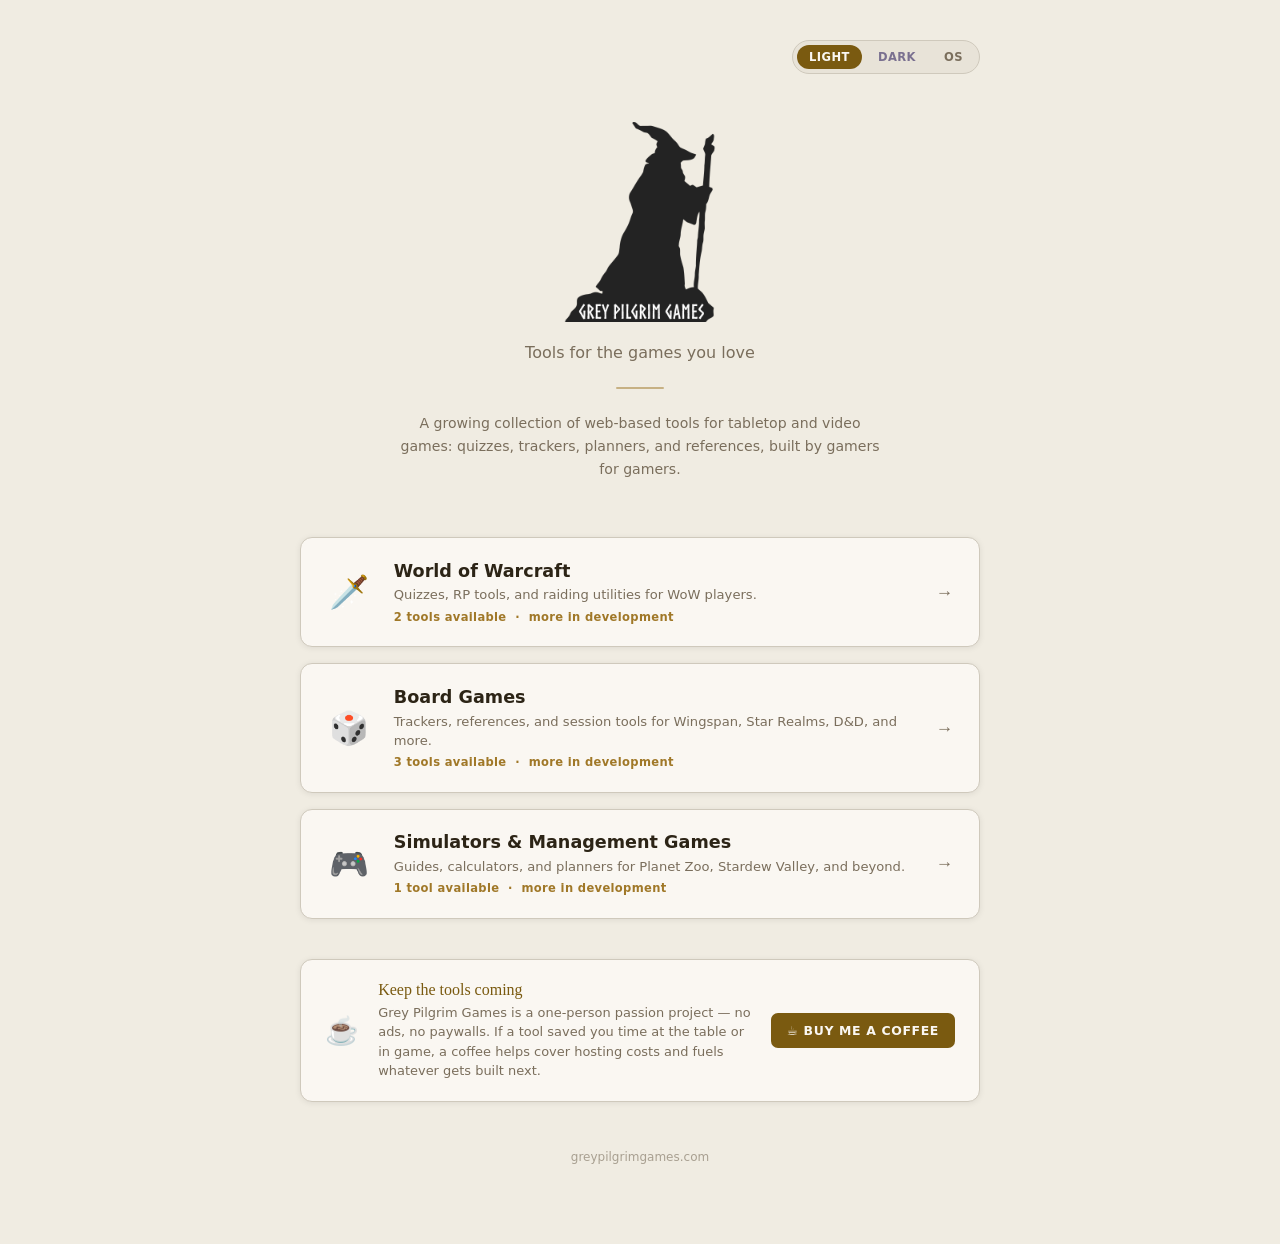
==== index.html @ c7ae7e20 "Add help modals, Ko-fi support, Star Realms nav/starfield, and class colors quiz polish - Add first-" ====
<!DOCTYPE html>
<html lang="en" data-theme="light">
<head>
  <meta charset="UTF-8">
  <meta name="viewport" content="width=device-width, initial-scale=1.0">
  <title>Grey Pilgrim Games</title>
  <style>
    *, *::before, *::after { box-sizing: border-box; margin: 0; padding: 0; }

    :root,
    [data-theme="light"] {
      --bg:           #f0ece2;
      --surface:      #faf7f2;
      --surface2:     #e8e3d8;
      --border:       #cfc9bc;
      --text:         #2c2416;
      --text-muted:   #7a6e5c;
      --gold:         #7a5a10;
      --gold-dim:     #a07828;
      --shadow:       rgba(0,0,0,0.08);
      --radius: 8px;
      --font: 'Georgia', serif;
      --font-ui: system-ui, sans-serif;
    }

    [data-theme="dark"] {
      --bg:           #0e0e12;
      --surface:      #1a1a24;
      --surface2:     #23232f;
      --border:       #33334a;
      --text:         #d4c4a8;
      --text-muted:   #7a7090;
      --gold:         #c8a84b;
      --gold-dim:     #8a7232;
      --shadow:       rgba(0,0,0,0.5);
    }

    @media (prefers-color-scheme: dark) {
      [data-theme="os"] {
        --bg:           #0e0e12;
        --surface:      #1a1a24;
        --surface2:     #23232f;
        --border:       #33334a;
        --text:         #d4c4a8;
        --text-muted:   #7a7090;
        --gold:         #c8a84b;
        --gold-dim:     #8a7232;
        --shadow:       rgba(0,0,0,0.5);
      }
    }
    @media (prefers-color-scheme: light) {
      [data-theme="os"] {
        --bg:           #f0ece2;
        --surface:      #faf7f2;
        --surface2:     #e8e3d8;
        --border:       #cfc9bc;
        --text:         #2c2416;
        --text-muted:   #7a6e5c;
        --gold:         #7a5a10;
        --gold-dim:     #a07828;
        --shadow:       rgba(0,0,0,0.08);
      }
    }

    body {
      background: var(--bg);
      color: var(--text);
      font-family: var(--font);
      min-height: 100vh;
      display: flex;
      flex-direction: column;
      align-items: center;
      padding: 2.5rem 1rem 5rem;
      transition: background 0.2s, color 0.2s;
    }

    /* ── Top bar ── */
    #top-bar {
      width: 100%;
      max-width: 680px;
      display: flex;
      justify-content: flex-end;
      margin-bottom: 3rem;
    }

    #theme-bar {
      display: inline-flex;
      gap: 0.25rem;
      background: var(--surface2);
      border: 1px solid var(--border);
      border-radius: 20px;
      padding: 0.25rem;
    }

    #theme-bar button {
      font-family: var(--font-ui);
      font-size: 0.72rem;
      font-weight: 600;
      letter-spacing: 0.04em;
      text-transform: uppercase;
      background: transparent;
      color: var(--text-muted);
      border: none;
      border-radius: 16px;
      padding: 0.3rem 0.75rem;
      cursor: pointer;
      transition: background 0.15s, color 0.15s;
    }

    #theme-bar button.active { background: var(--gold); color: var(--surface); }

    /* ── Hero ── */
    #hero {
      text-align: center;
      margin-bottom: 3.5rem;
      width: 100%;
      max-width: 680px;
    }

    #hero h1 {
      position: absolute;
      width: 1px;
      height: 1px;
      overflow: hidden;
      clip: rect(0,0,0,0);
      white-space: nowrap;
    }

    #hero-logo {
      height: 200px;
      width: auto;
      display: block;
      margin: 0 auto;
    }

    [data-theme="dark"] #hero-logo { filter: invert(1); }

    @media (prefers-color-scheme: dark) {
      [data-theme="os"] #hero-logo { filter: invert(1); }
    }

    #hero .tagline {
      font-family: var(--font-ui);
      font-size: 1rem;
      color: var(--text-muted);
      margin-top: 1.2rem;
      line-height: 1.5;
    }

    #hero .divider {
      width: 48px;
      height: 2px;
      background: var(--gold-dim);
      margin: 1.4rem auto;
      border-radius: 1px;
      opacity: 0.5;
    }

    #hero .about {
      font-family: var(--font-ui);
      font-size: 0.88rem;
      color: var(--text-muted);
      max-width: 480px;
      margin: 0 auto;
      line-height: 1.65;
    }

    /* ── Category cards ── */
    #categories {
      width: 100%;
      max-width: 680px;
      display: flex;
      flex-direction: column;
      gap: 1rem;
    }

    .cat-card {
      background: var(--surface);
      border: 1px solid var(--border);
      border-radius: 12px;
      padding: 1.4rem 1.6rem;
      display: flex;
      align-items: center;
      gap: 1.4rem;
      box-shadow: 0 1px 6px var(--shadow);
      text-decoration: none;
      color: inherit;
      transition: border-color 0.15s, box-shadow 0.15s, transform 0.12s;
    }

    .cat-card:hover {
      border-color: var(--gold-dim);
      box-shadow: 0 4px 16px var(--shadow);
      transform: translateY(-1px);
    }

    .cat-icon {
      font-size: 2rem;
      flex-shrink: 0;
      width: 2.8rem;
      text-align: center;
    }

    .cat-body { flex: 1; }

    .cat-title {
      font-family: var(--font-ui);
      font-size: 1.1rem;
      font-weight: 700;
      color: var(--text);
      margin-bottom: 0.3rem;
    }

    .cat-desc {
      font-family: var(--font-ui);
      font-size: 0.82rem;
      color: var(--text-muted);
      line-height: 1.45;
    }

    .cat-meta {
      font-family: var(--font-ui);
      font-size: 0.72rem;
      color: var(--gold-dim);
      margin-top: 0.35rem;
      font-weight: 600;
      letter-spacing: 0.03em;
    }

    .cat-arrow {
      font-size: 1.1rem;
      color: var(--text-muted);
      flex-shrink: 0;
    }

    /* ── Ko-fi support card ── */
    .support-wrap {
      width: 100%;
      max-width: 680px;
      margin-top: 2.5rem;
    }
    .support-card {
      background: var(--surface);
      border: 1px solid var(--border);
      border-radius: 12px;
      padding: 1.3rem 1.5rem;
      display: flex;
      align-items: center;
      gap: 1.2rem;
      box-shadow: 0 1px 6px var(--shadow);
    }
    .support-icon { font-size: 1.7rem; flex-shrink: 0; }
    .support-body { flex: 1; }
    .support-title {
      font-family: var(--font);
      font-size: 1rem;
      color: var(--gold);
      margin-bottom: 0.25rem;
    }
    .support-text {
      font-family: var(--font-ui);
      font-size: 0.81rem;
      color: var(--text-muted);
      line-height: 1.5;
    }
    .support-btn {
      flex-shrink: 0;
      display: inline-block;
      background: var(--gold);
      color: var(--surface);
      font-family: var(--font-ui);
      font-size: 0.78rem;
      font-weight: 700;
      letter-spacing: 0.05em;
      text-transform: uppercase;
      text-decoration: none;
      border-radius: 7px;
      padding: 0.6rem 1rem;
      white-space: nowrap;
      transition: opacity 0.15s;
    }
    .support-btn:hover { opacity: 0.82; }
    @media (max-width: 520px) {
      .support-card { flex-wrap: wrap; }
      .support-btn  { width: 100%; text-align: center; }
    }

    /* ── Footer ── */
    footer {
      margin-top: 3rem;
      font-family: var(--font-ui);
      font-size: 0.75rem;
      color: var(--text-muted);
      opacity: 0.6;
      text-align: center;
    }
  </style>
</head>
<body>

<div id="top-bar">
  <div id="theme-bar">
    <button data-theme="light" class="active">Light</button>
    <button data-theme="dark">Dark</button>
    <button data-theme="os">OS</button>
  </div>
</div>

<div id="hero">
  <h1>Grey Pilgrim Games</h1>
  <img id="hero-logo" src="/assets/img/grey-pilgrim-games-nobg-1000px.png" alt="Grey Pilgrim Games">
  <p class="tagline">Tools for the games you love</p>
  <div class="divider"></div>
  <p class="about">A growing collection of web-based tools for tabletop and video games: quizzes, trackers, planners, and references, built by gamers for gamers.</p>
</div>

<div id="categories">

  <a class="cat-card" href="/wow/">
    <div class="cat-icon">🗡️</div>
    <div class="cat-body">
      <div class="cat-title">World of Warcraft</div>
      <div class="cat-desc">Quizzes, RP tools, and raiding utilities for WoW players.</div>
      <div class="cat-meta">2 tools available &nbsp;·&nbsp; more in development</div>
    </div>
    <div class="cat-arrow">→</div>
  </a>

  <a class="cat-card" href="/boardgames/">
    <div class="cat-icon">🎲</div>
    <div class="cat-body">
      <div class="cat-title">Board Games</div>
      <div class="cat-desc">Trackers, references, and session tools for Wingspan, Star Realms, D&amp;D, and more.</div>
      <div class="cat-meta">3 tools available &nbsp;·&nbsp; more in development</div>
    </div>
    <div class="cat-arrow">→</div>
  </a>

  <a class="cat-card" href="/simulators/">
    <div class="cat-icon">🎮</div>
    <div class="cat-body">
      <div class="cat-title">Simulators &amp; Management Games</div>
      <div class="cat-desc">Guides, calculators, and planners for Planet Zoo, Stardew Valley, and beyond.</div>
      <div class="cat-meta">1 tool available &nbsp;·&nbsp; more in development</div>
    </div>
    <div class="cat-arrow">→</div>
  </a>

</div>

<div class="support-wrap">
  <div class="support-card">
    <div class="support-icon">☕</div>
    <div class="support-body">
      <div class="support-title">Keep the tools coming</div>
      <p class="support-text">Grey Pilgrim Games is a one-person passion project — no ads, no paywalls. If a tool saved you time at the table or in game, a coffee helps cover hosting costs and fuels whatever gets built next.</p>
    </div>
    <a class="support-btn" href="https://ko-fi.com/radagastirl" target="_blank" rel="noopener">☕ Buy me a coffee</a>
  </div>
</div>

<footer>greypilgrimgames.com</footer>

<script>
  const themeButtons = document.querySelectorAll('#theme-bar button');

  function setTheme(theme) {
    document.documentElement.dataset.theme = theme;
    localStorage.setItem('gpg-wow-theme', theme);
    themeButtons.forEach(b => b.classList.toggle('active', b.dataset.theme === theme));
  }

  themeButtons.forEach(btn => btn.addEventListener('click', () => setTheme(btn.dataset.theme)));
  setTheme(localStorage.getItem('gpg-wow-theme') || 'light');
</script>
</body>
</html>
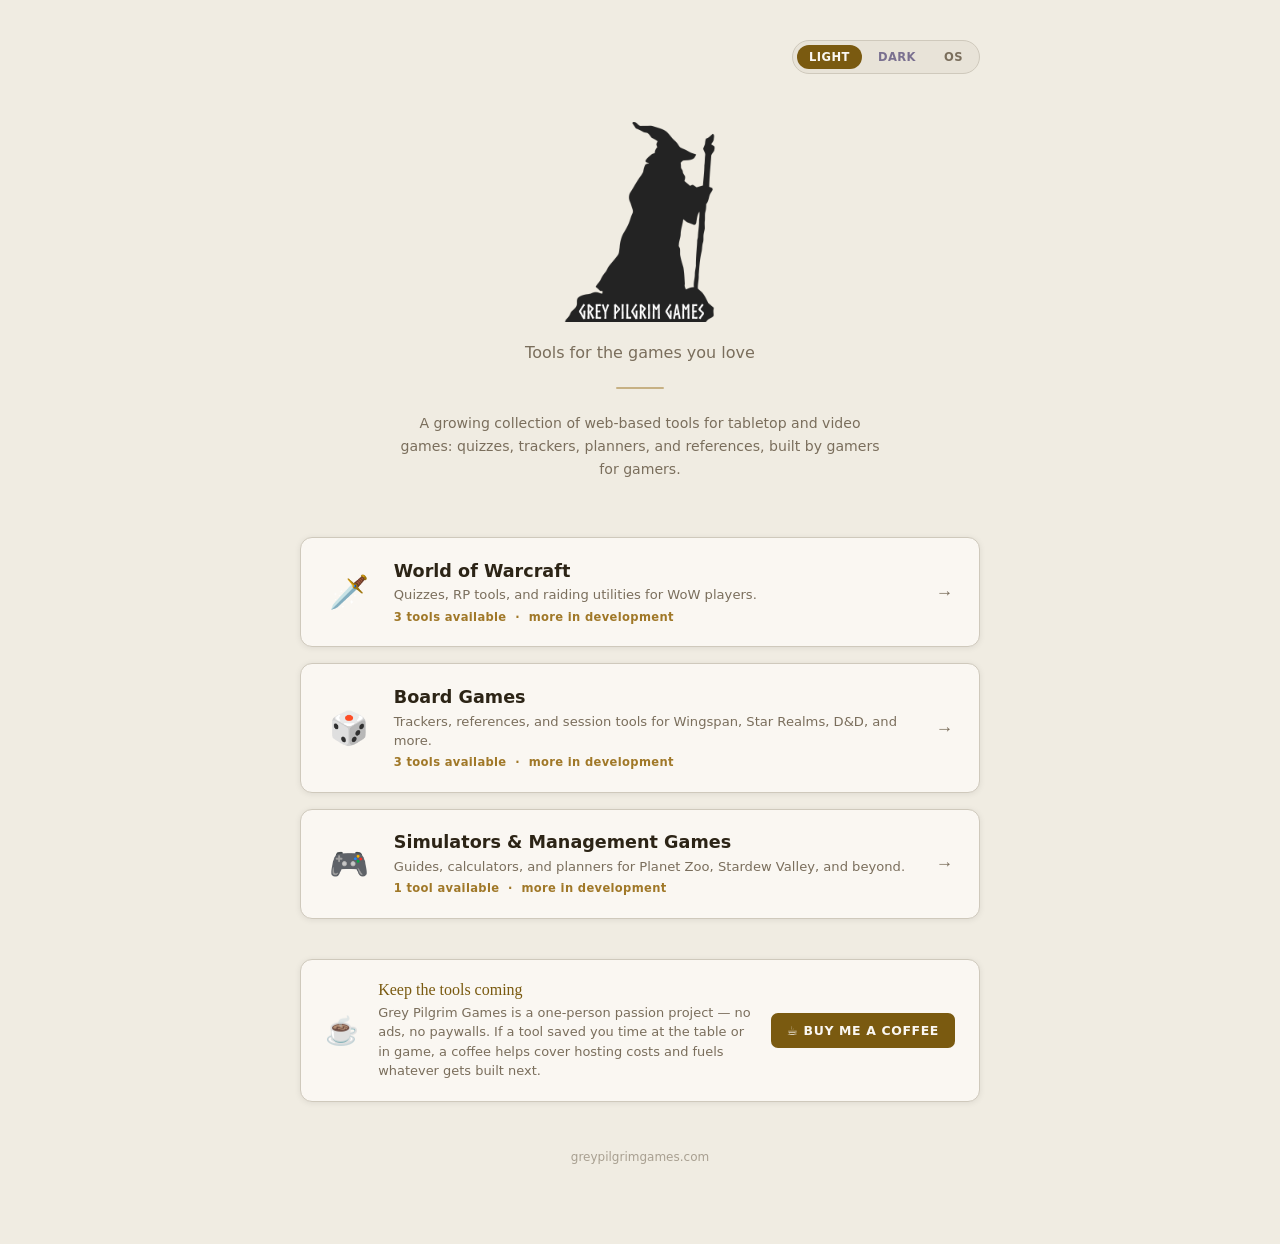
==== commit 582a60f4: "Add TotalRP3 Profile Builder app and update site navigation New WoW tool: WYSIWYG TRP3 profile edito" ====
--- a/index.html
+++ b/index.html
@@ -321,7 +321,7 @@
     <div class="cat-body">
       <div class="cat-title">World of Warcraft</div>
       <div class="cat-desc">Quizzes, RP tools, and raiding utilities for WoW players.</div>
-      <div class="cat-meta">2 tools available &nbsp;·&nbsp; more in development</div>
+      <div class="cat-meta">3 tools available &nbsp;·&nbsp; more in development</div>
     </div>
     <div class="cat-arrow">→</div>
   </a>
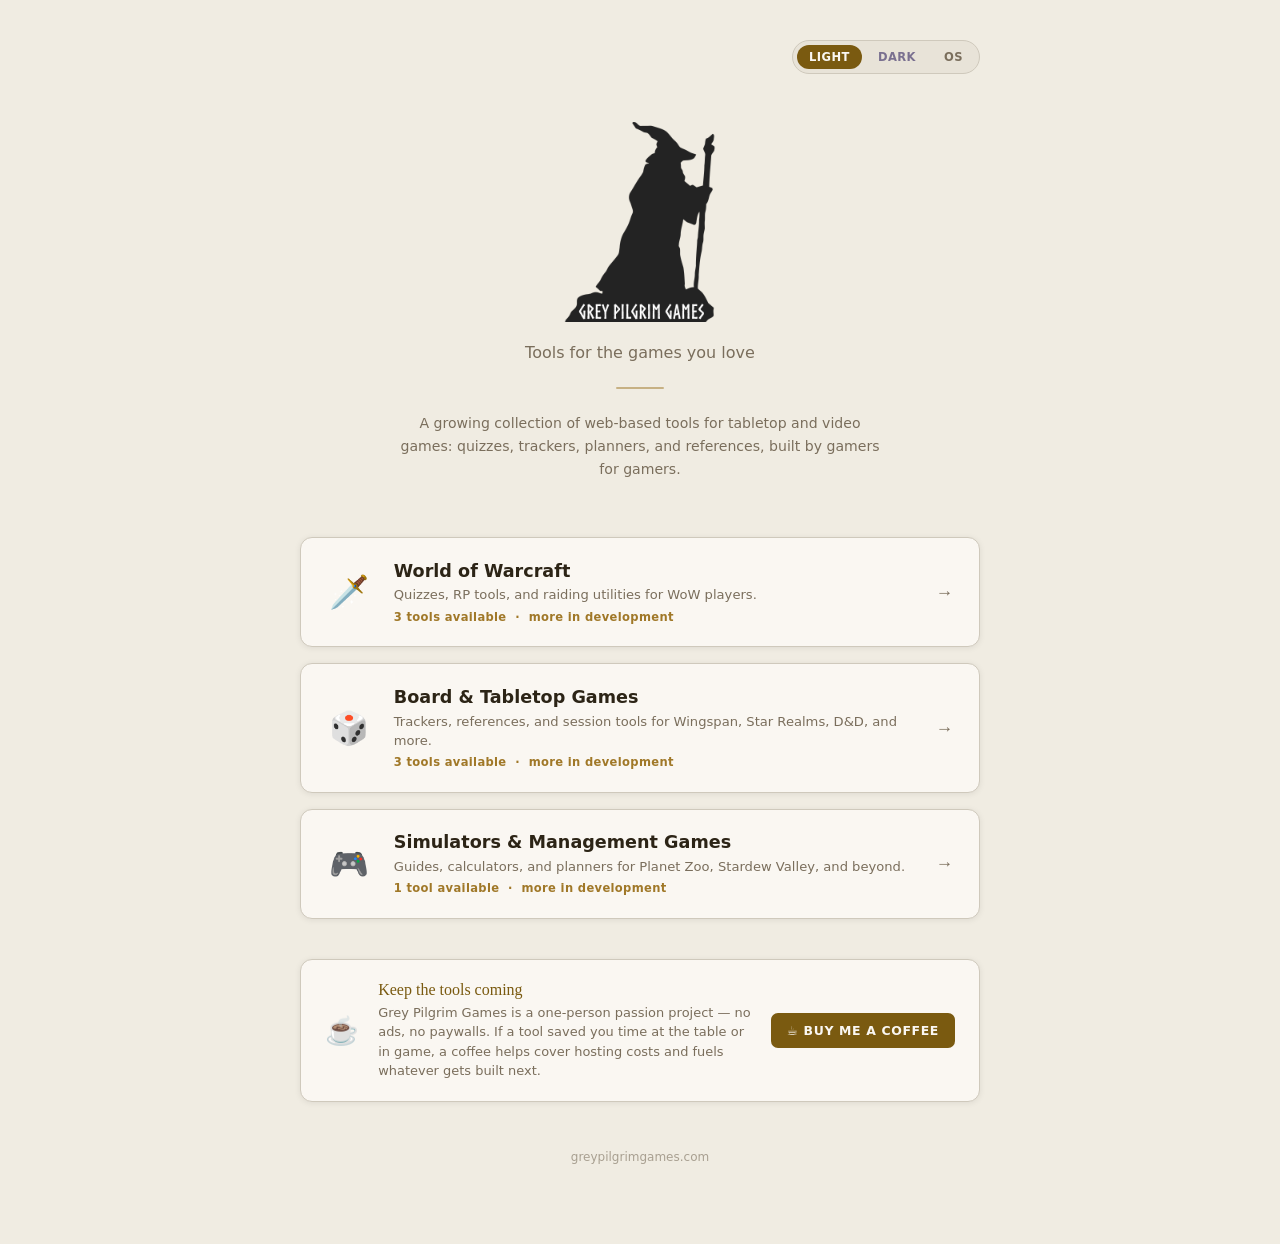
==== commit 8e5ff89c: "Rename Board Games to Board & Tabletop Games Updated landing page card title, boardgames section pag" ====
--- a/index.html
+++ b/index.html
@@ -4,63 +4,9 @@
   <meta charset="UTF-8">
   <meta name="viewport" content="width=device-width, initial-scale=1.0">
   <title>Grey Pilgrim Games</title>
+    <link rel="stylesheet" href="/assets/css/theme.css">
   <style>
     *, *::before, *::after { box-sizing: border-box; margin: 0; padding: 0; }
-
-    :root,
-    [data-theme="light"] {
-      --bg:           #f0ece2;
-      --surface:      #faf7f2;
-      --surface2:     #e8e3d8;
-      --border:       #cfc9bc;
-      --text:         #2c2416;
-      --text-muted:   #7a6e5c;
-      --gold:         #7a5a10;
-      --gold-dim:     #a07828;
-      --shadow:       rgba(0,0,0,0.08);
-      --radius: 8px;
-      --font: 'Georgia', serif;
-      --font-ui: system-ui, sans-serif;
-    }
-
-    [data-theme="dark"] {
-      --bg:           #0e0e12;
-      --surface:      #1a1a24;
-      --surface2:     #23232f;
-      --border:       #33334a;
-      --text:         #d4c4a8;
-      --text-muted:   #7a7090;
-      --gold:         #c8a84b;
-      --gold-dim:     #8a7232;
-      --shadow:       rgba(0,0,0,0.5);
-    }
-
-    @media (prefers-color-scheme: dark) {
-      [data-theme="os"] {
-        --bg:           #0e0e12;
-        --surface:      #1a1a24;
-        --surface2:     #23232f;
-        --border:       #33334a;
-        --text:         #d4c4a8;
-        --text-muted:   #7a7090;
-        --gold:         #c8a84b;
-        --gold-dim:     #8a7232;
-        --shadow:       rgba(0,0,0,0.5);
-      }
-    }
-    @media (prefers-color-scheme: light) {
-      [data-theme="os"] {
-        --bg:           #f0ece2;
-        --surface:      #faf7f2;
-        --surface2:     #e8e3d8;
-        --border:       #cfc9bc;
-        --text:         #2c2416;
-        --text-muted:   #7a6e5c;
-        --gold:         #7a5a10;
-        --gold-dim:     #a07828;
-        --shadow:       rgba(0,0,0,0.08);
-      }
-    }
 
     body {
       background: var(--bg);
@@ -295,6 +241,10 @@
       text-align: center;
     }
   </style>
+  <link rel="icon" type="image/x-icon"       href="/favicon.ico">
+  <link rel="icon" type="image/png" sizes="32x32" href="/assets/icons/favicon-32x32.png">
+  <link rel="icon" type="image/png" sizes="16x16" href="/assets/icons/favicon-16x16.png">
+  <link rel="apple-touch-icon" sizes="180x180"    href="/assets/icons/apple-touch-icon.png">
 </head>
 <body>
 
@@ -329,7 +279,7 @@
   <a class="cat-card" href="/boardgames/">
     <div class="cat-icon">🎲</div>
     <div class="cat-body">
-      <div class="cat-title">Board Games</div>
+      <div class="cat-title">Board &amp; Tabletop Games</div>
       <div class="cat-desc">Trackers, references, and session tools for Wingspan, Star Realms, D&amp;D, and more.</div>
       <div class="cat-meta">3 tools available &nbsp;·&nbsp; more in development</div>
     </div>
@@ -361,17 +311,6 @@
 
 <footer>greypilgrimgames.com</footer>
 
-<script>
-  const themeButtons = document.querySelectorAll('#theme-bar button');
-
-  function setTheme(theme) {
-    document.documentElement.dataset.theme = theme;
-    localStorage.setItem('gpg-wow-theme', theme);
-    themeButtons.forEach(b => b.classList.toggle('active', b.dataset.theme === theme));
-  }
-
-  themeButtons.forEach(btn => btn.addEventListener('click', () => setTheme(btn.dataset.theme)));
-  setTheme(localStorage.getItem('gpg-wow-theme') || 'light');
-</script>
+  <script src="/assets/js/theme.js" defer></script>
 </body>
 </html>
--- a/assets/css/theme.css
+++ b/assets/css/theme.css
@@ -0,0 +1,102 @@
+/*
+ * theme.css — Grey Pilgrim Games shared design tokens
+ *
+ * Provides:
+ *  • CSS reset
+ *  • Standard parchment palette (light / dark / OS-preference)
+ *  • #theme-bar toggle component
+ *
+ * Pages with a custom palette (dice roller, Star Realms, etc.) still link
+ * this file for the reset and component styles, then override :root in their
+ * own <style> block — later declarations win at equal specificity.
+ */
+
+/* ── Reset ── */
+*, *::before, *::after { box-sizing: border-box; margin: 0; padding: 0; }
+
+/* ── Standard parchment palette ── */
+:root,
+[data-theme="light"] {
+  --bg:         #f0ece2;
+  --surface:    #faf7f2;
+  --surface2:   #e8e3d8;
+  --border:     #cfc9bc;
+  --text:       #2c2416;
+  --text-muted: #7a6e5c;
+  --gold:       #7a5a10;
+  --gold-dim:   #a07828;
+  --shadow:     rgba(0, 0, 0, 0.08);
+  --radius:     8px;
+  --font:       'Georgia', serif;
+  --font-ui:    system-ui, sans-serif;
+}
+
+[data-theme="dark"] {
+  --bg:         #0e0e12;
+  --surface:    #1a1a24;
+  --surface2:   #23232f;
+  --border:     #33334a;
+  --text:       #d4c4a8;
+  --text-muted: #7a7090;
+  --gold:       #c8a84b;
+  --gold-dim:   #8a7232;
+  --shadow:     rgba(0, 0, 0, 0.5);
+}
+
+@media (prefers-color-scheme: dark) {
+  [data-theme="os"] {
+    --bg:         #0e0e12;
+    --surface:    #1a1a24;
+    --surface2:   #23232f;
+    --border:     #33334a;
+    --text:       #d4c4a8;
+    --text-muted: #7a7090;
+    --gold:       #c8a84b;
+    --gold-dim:   #8a7232;
+    --shadow:     rgba(0, 0, 0, 0.5);
+  }
+}
+
+@media (prefers-color-scheme: light) {
+  [data-theme="os"] {
+    --bg:         #f0ece2;
+    --surface:    #faf7f2;
+    --surface2:   #e8e3d8;
+    --border:     #cfc9bc;
+    --text:       #2c2416;
+    --text-muted: #7a6e5c;
+    --gold:       #7a5a10;
+    --gold-dim:   #a07828;
+    --shadow:     rgba(0, 0, 0, 0.08);
+  }
+}
+
+/* ── Theme-bar toggle component ── */
+#theme-bar {
+  display: inline-flex;
+  gap: 0.25rem;
+  background: var(--surface2);
+  border: 1px solid var(--border);
+  border-radius: 20px;
+  padding: 0.25rem;
+}
+
+#theme-bar button {
+  font-family: var(--font-ui);
+  font-size: 0.72rem;
+  font-weight: 600;
+  letter-spacing: 0.04em;
+  text-transform: uppercase;
+  background: transparent;
+  color: var(--text-muted);
+  border: none;
+  border-radius: 16px;
+  padding: 0.3rem 0.75rem;
+  cursor: pointer;
+  transition: background 0.15s, color 0.15s;
+}
+
+#theme-bar button.active {
+  background: var(--gold);
+  color: var(--surface);
+}
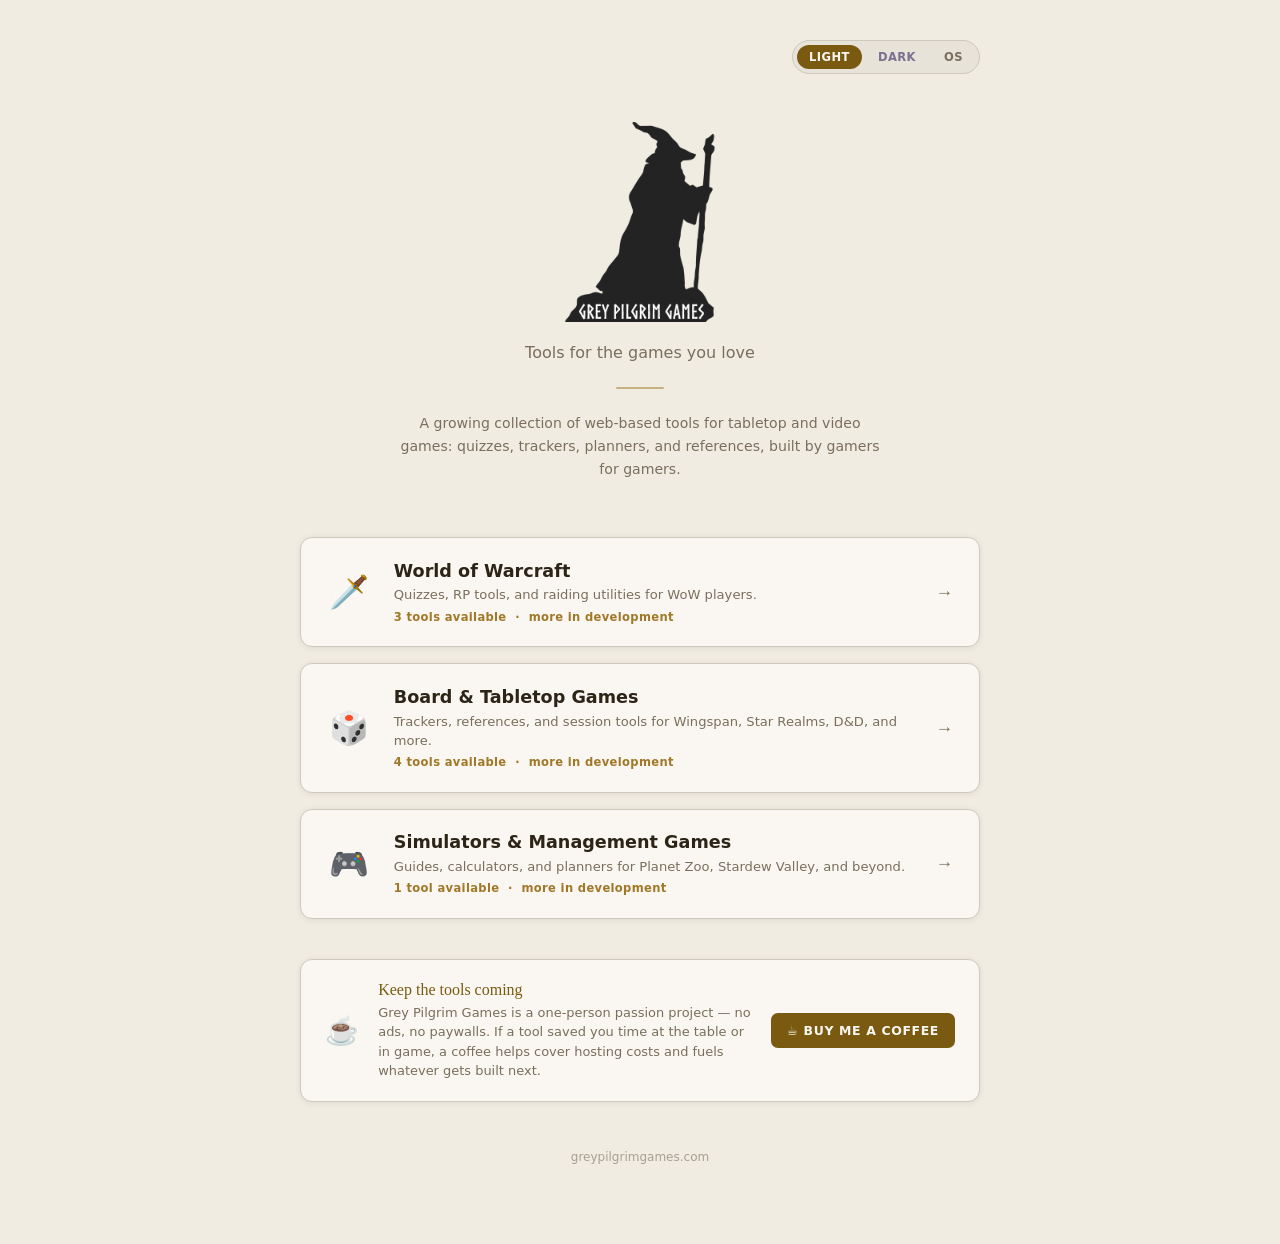
==== commit 5c84b693: "Add D&D 2024 5e character sheet tool Full builder + live tracker with auto-calculated modifiers, sav" ====
--- a/index.html
+++ b/index.html
@@ -281,7 +281,7 @@
     <div class="cat-body">
       <div class="cat-title">Board &amp; Tabletop Games</div>
       <div class="cat-desc">Trackers, references, and session tools for Wingspan, Star Realms, D&amp;D, and more.</div>
-      <div class="cat-meta">3 tools available &nbsp;·&nbsp; more in development</div>
+      <div class="cat-meta">4 tools available &nbsp;·&nbsp; more in development</div>
     </div>
     <div class="cat-arrow">→</div>
   </a>
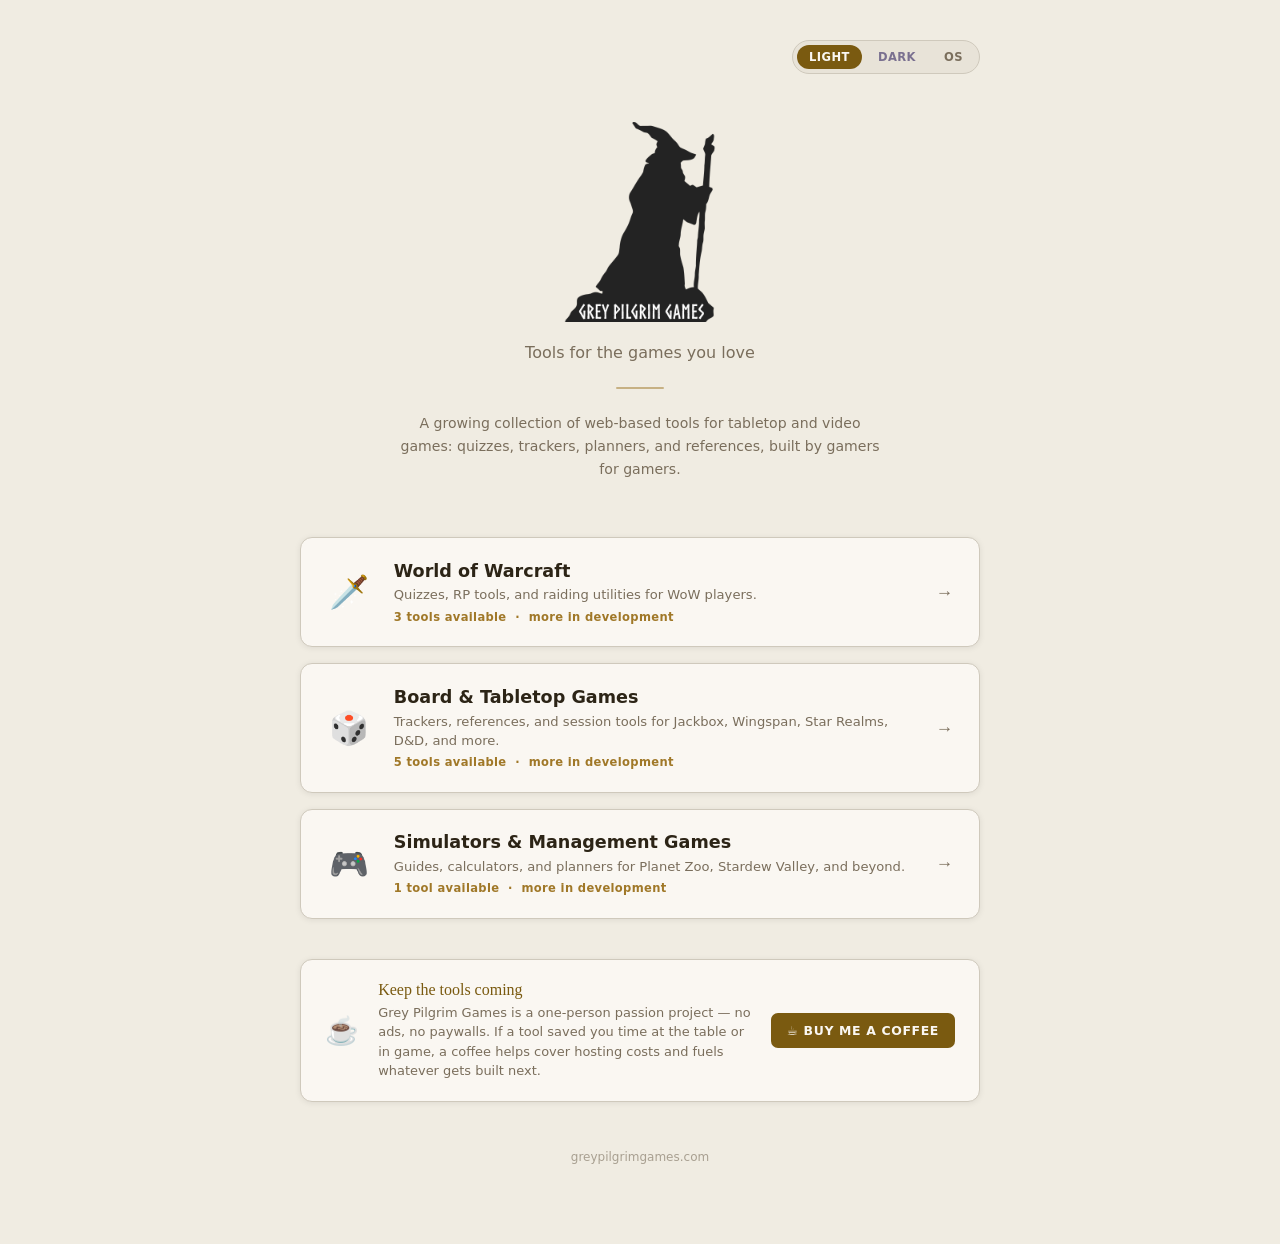
==== commit 4ee4be2f: "Add Jackbox Game Picker with accurate player-count filtering - 67-game dataset covering all Jackbox " ====
--- a/index.html
+++ b/index.html
@@ -280,8 +280,8 @@
     <div class="cat-icon">🎲</div>
     <div class="cat-body">
       <div class="cat-title">Board &amp; Tabletop Games</div>
-      <div class="cat-desc">Trackers, references, and session tools for Wingspan, Star Realms, D&amp;D, and more.</div>
-      <div class="cat-meta">4 tools available &nbsp;·&nbsp; more in development</div>
+      <div class="cat-desc">Trackers, references, and session tools for Jackbox, Wingspan, Star Realms, D&amp;D, and more.</div>
+      <div class="cat-meta">5 tools available &nbsp;·&nbsp; more in development</div>
     </div>
     <div class="cat-arrow">→</div>
   </a>
